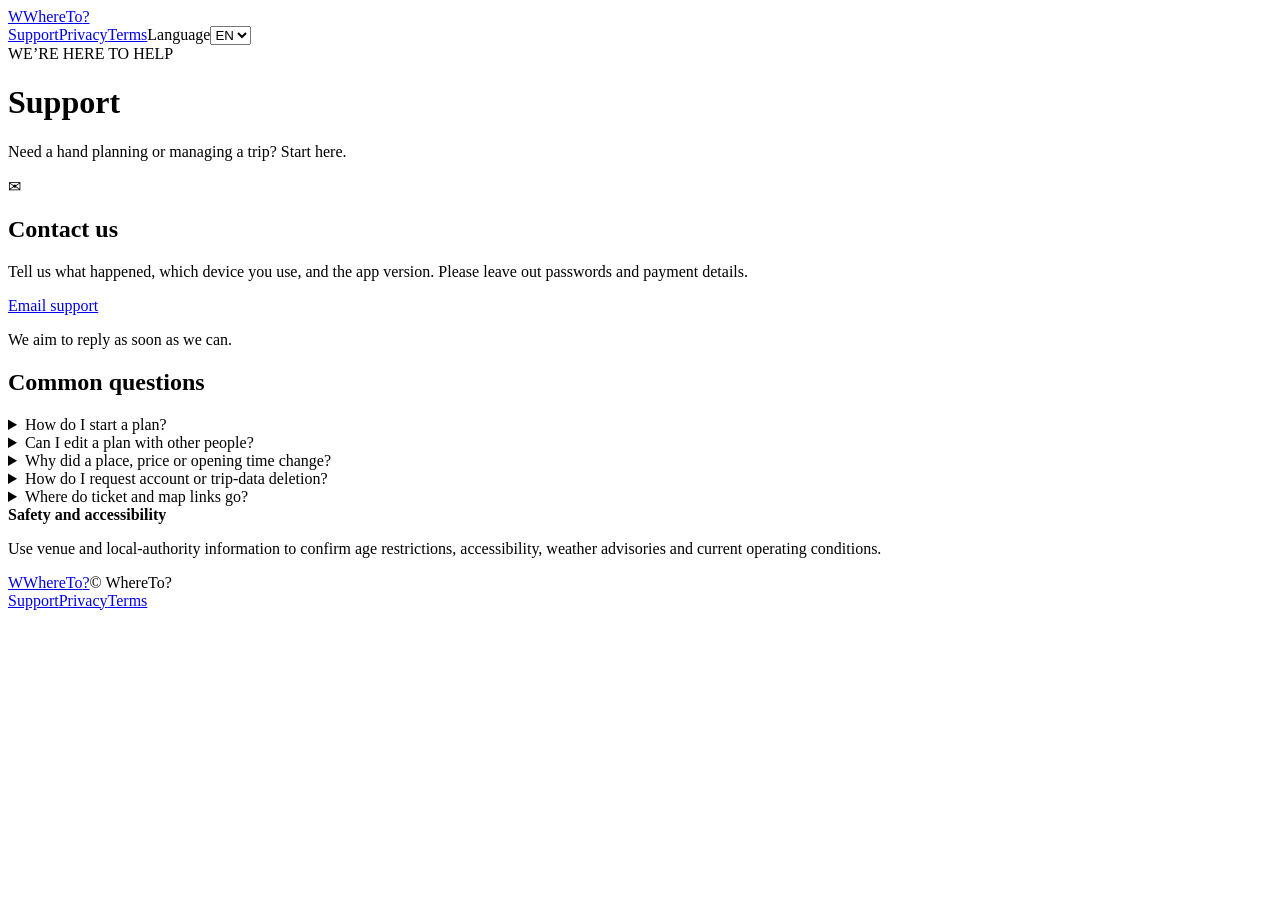
==== support.html @ bbdb894e "Add WhereTo? support.html" ====
<!doctype html>
<html lang="en">
<head><meta charset="utf-8"><meta name="viewport" content="width=device-width,initial-scale=1"><meta name="theme-color" content="#f6f3ff"><title>Support — WhereTo?</title><link rel="icon" href="favicon.svg" type="image/svg+xml"><link rel="stylesheet" href="styles.css"></head>
<body><header class="topbar"><a class="brand" href="index.html"><span class="brand-mark">W</span><span>WhereTo<span class="question">?</span></span></a><nav><a class="active" href="support.html">Support</a><a href="privacy.html">Privacy</a><a href="terms.html">Terms</a><label class="language"><span class="sr-only">Language</span><select data-language aria-label="Language"><option value="en">EN</option><option value="es">ES</option><option value="fr">FR</option></select></label></nav></header>
<main class="document"><div class="doc-heading"><span class="eyebrow">WE’RE HERE TO HELP</span><h1>Support</h1><p>Need a hand planning or managing a trip? Start here.</p></div><div class="doc-grid"><aside class="contact-card"><span class="feature-icon icon-violet">✉</span><h2>Contact us</h2><p>Tell us what happened, which device you use, and the app version. Please leave out passwords and payment details.</p><a class="button primary full" href="mailto:loradi@hotmail.com?subject=WhereTo%3F%20support">Email support</a><p class="small-note">We aim to reply as soon as we can.</p></aside><section class="faq"><h2>Common questions</h2><details><summary>How do I start a plan?</summary><p>Choose a destination, travel dates, group size and budget, then create your first itinerary. You can refine preferences and swap activities afterward.</p></details><details><summary>Can I edit a plan with other people?</summary><p>Sign in with Google, create an invitation code from the sharing controls, and send it only to people you want to invite. Invited participants need WhereTo? and a Google sign-in to join and make changes.</p></details><details><summary>Why did a place, price or opening time change?</summary><p>Place information, weather forecasts, opening hours and ticket prices can change. Confirm important details with the venue or booking provider before you go.</p></details><details><summary>How do I request account or trip-data deletion?</summary><p>Email us from the address used for your Google sign-in. Tell us whether you are requesting account deletion, cloud trip deletion, or both. We may ask for information needed to verify the request. The app currently does not have a self-service account-deletion control.</p></details><details><summary>Where do ticket and map links go?</summary><p>Links may open a venue, booking provider or map service outside WhereTo?. Their websites and apps have their own terms and privacy practices.</p></details><div class="notice"><strong>Safety and accessibility</strong><p>Use venue and local-authority information to confirm age restrictions, accessibility, weather advisories and current operating conditions.</p></div></section></div></main>
<footer><a class="brand small" href="index.html"><span class="brand-mark">W</span><span>WhereTo<span class="question">?</span></span></a><span>© <span data-year></span> WhereTo?</span><div class="footer-links"><a href="support.html">Support</a><a href="privacy.html">Privacy</a><a href="terms.html">Terms</a></div></footer><script src="app.js"></script></body></html>
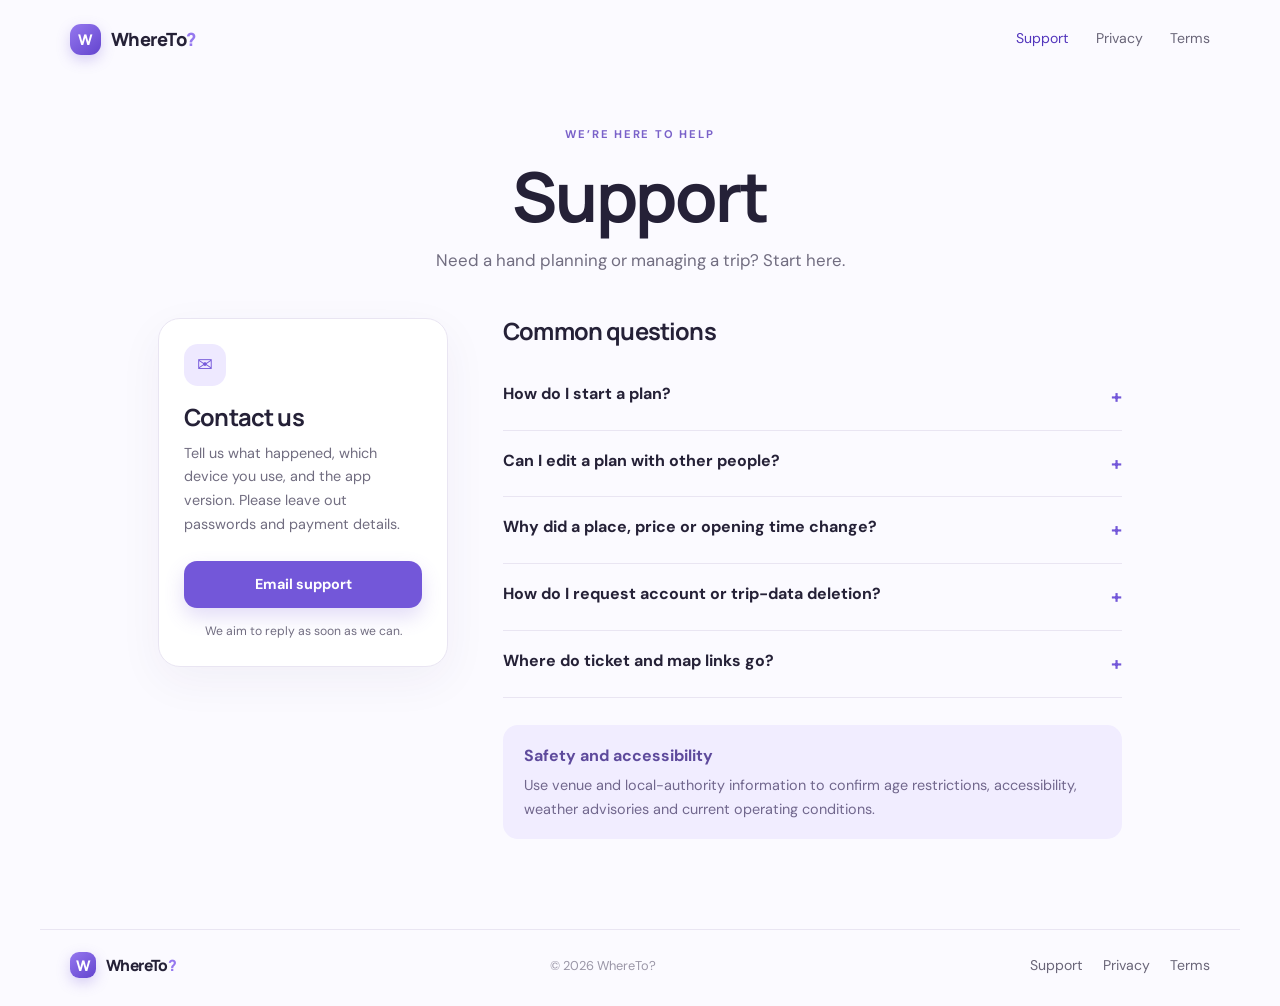
==== commit 698a3c8b: "Refine WhereTo? support.html" ====
--- a/support.html
+++ b/support.html
@@ -1,6 +1,6 @@
 <!doctype html>
 <html lang="en">
 <head><meta charset="utf-8"><meta name="viewport" content="width=device-width,initial-scale=1"><meta name="theme-color" content="#f6f3ff"><title>Support — WhereTo?</title><link rel="icon" href="favicon.svg" type="image/svg+xml"><link rel="stylesheet" href="styles.css"></head>
-<body><header class="topbar"><a class="brand" href="index.html"><span class="brand-mark">W</span><span>WhereTo<span class="question">?</span></span></a><nav><a class="active" href="support.html">Support</a><a href="privacy.html">Privacy</a><a href="terms.html">Terms</a><label class="language"><span class="sr-only">Language</span><select data-language aria-label="Language"><option value="en">EN</option><option value="es">ES</option><option value="fr">FR</option></select></label></nav></header>
+<body><header class="topbar"><a class="brand" href="index.html"><span class="brand-mark">W</span><span>WhereTo<span class="question">?</span></span></a><nav><a class="active" href="support.html">Support</a><a href="privacy.html">Privacy</a><a href="terms.html">Terms</a></nav></header>
 <main class="document"><div class="doc-heading"><span class="eyebrow">WE’RE HERE TO HELP</span><h1>Support</h1><p>Need a hand planning or managing a trip? Start here.</p></div><div class="doc-grid"><aside class="contact-card"><span class="feature-icon icon-violet">✉</span><h2>Contact us</h2><p>Tell us what happened, which device you use, and the app version. Please leave out passwords and payment details.</p><a class="button primary full" href="mailto:loradi@hotmail.com?subject=WhereTo%3F%20support">Email support</a><p class="small-note">We aim to reply as soon as we can.</p></aside><section class="faq"><h2>Common questions</h2><details><summary>How do I start a plan?</summary><p>Choose a destination, travel dates, group size and budget, then create your first itinerary. You can refine preferences and swap activities afterward.</p></details><details><summary>Can I edit a plan with other people?</summary><p>Sign in with Google, create an invitation code from the sharing controls, and send it only to people you want to invite. Invited participants need WhereTo? and a Google sign-in to join and make changes.</p></details><details><summary>Why did a place, price or opening time change?</summary><p>Place information, weather forecasts, opening hours and ticket prices can change. Confirm important details with the venue or booking provider before you go.</p></details><details><summary>How do I request account or trip-data deletion?</summary><p>Email us from the address used for your Google sign-in. Tell us whether you are requesting account deletion, cloud trip deletion, or both. We may ask for information needed to verify the request. The app currently does not have a self-service account-deletion control.</p></details><details><summary>Where do ticket and map links go?</summary><p>Links may open a venue, booking provider or map service outside WhereTo?. Their websites and apps have their own terms and privacy practices.</p></details><div class="notice"><strong>Safety and accessibility</strong><p>Use venue and local-authority information to confirm age restrictions, accessibility, weather advisories and current operating conditions.</p></div></section></div></main>
 <footer><a class="brand small" href="index.html"><span class="brand-mark">W</span><span>WhereTo<span class="question">?</span></span></a><span>© <span data-year></span> WhereTo?</span><div class="footer-links"><a href="support.html">Support</a><a href="privacy.html">Privacy</a><a href="terms.html">Terms</a></div></footer><script src="app.js"></script></body></html>
--- a/styles.css
+++ b/styles.css
@@ -0,0 +1,4 @@
+@import url('https://fonts.googleapis.com/css2?family=DM+Sans:wght@400;500;600;700&family=Manrope:wght@400;500;600;700;800&display=swap');
+:root{--ink:#252137;--muted:#716d80;--paper:#fbfaff;--line:#e9e5f2;--purple:#7357d9;--deep:#5235bc;--lav:#eee9ff;--white:#fff;--shadow:0 24px 80px #37255b1a}*{box-sizing:border-box}html{scroll-behavior:smooth}body{margin:0;color:var(--ink);background:var(--paper);font-family:'DM Sans',sans-serif;line-height:1.65}a{color:var(--deep)}h1,h2,h3{font-family:Manrope,sans-serif;line-height:1.16;letter-spacing:-.035em}h1{font-size:clamp(3rem,7vw,5.7rem);margin:.6rem 0 1.15rem}h2{font-size:1.48rem;margin:.35rem 0 .65rem}h3{font-size:1.12rem;margin:1.4rem 0 .4rem}p{margin:.45rem 0 1rem;color:var(--muted)}.topbar{height:78px;max-width:1200px;margin:auto;padding:0 30px;display:flex;align-items:center;justify-content:space-between}.brand{display:flex;gap:10px;align-items:center;text-decoration:none;color:var(--ink);font-family:Manrope,sans-serif;font-weight:800;font-size:1.14rem;letter-spacing:-.04em}.brand-mark{display:grid;place-items:center;width:31px;height:31px;border-radius:11px;color:white;background:linear-gradient(140deg,#9578ef,#6344ce);font-size:.92rem;box-shadow:0 5px 14px #7458d744}.question{color:#9578ef}.topbar nav{display:flex;align-items:center;gap:27px}.topbar nav>a,.footer-links a{font-size:.88rem;text-decoration:none;color:#696578}.topbar nav>a:hover,.topbar nav>a.active,.footer-links a:hover{color:var(--deep)}.language select{border:1px solid var(--line);background:white;color:var(--ink);border-radius:10px;padding:8px 9px;font-weight:700}.hero{max-width:1140px;margin:34px auto 70px;min-height:500px;display:grid;grid-template-columns:1.02fr .98fr;align-items:center;padding:15px 32px}.eyebrow{display:inline-block;font-size:.7rem;font-weight:700;letter-spacing:.16em;color:#7a62c9}.hero h1 span,.callout h2 span{color:var(--purple)}.hero-copy{max-width:525px}.hero-copy>p{font-size:1.1rem;max-width:470px;line-height:1.8}.actions{display:flex;gap:12px;margin:27px 0 15px}.button{display:inline-flex;align-items:center;justify-content:center;text-decoration:none;border-radius:13px;padding:12px 19px;font-weight:700;font-size:.9rem;transition:transform .18s,box-shadow .18s}.button:hover{transform:translateY(-2px)}.primary{background:var(--purple);color:white;box-shadow:0 9px 20px #7357d933}.primary:hover{color:white;background:var(--deep)}.secondary{background:var(--lav);color:var(--deep)}.microcopy{font-size:.8rem;color:#9994a8}.hero-art{height:410px;position:relative;display:grid;place-items:center}.city-card{position:relative;width:330px;height:310px;border-radius:48% 52% 42% 58%/50% 44% 56% 50%;overflow:hidden;background:linear-gradient(150deg,#f0ebff 0%,#e7e2fd 52%,#dfebff 100%);box-shadow:var(--shadow);transform:rotate(-3deg)}.city-sun{position:absolute;width:80px;height:80px;border-radius:50%;background:#ffd9c4;top:57px;right:63px;opacity:.9}.city-line{position:absolute;height:54px;bottom:57px;left:0;right:0;background:#d5cdf5;border-radius:55% 45% 0 0}.city-tower{position:absolute;bottom:72px;background:#a994e8;border-radius:11px 11px 2px 2px}.tower-a{height:116px;width:62px;left:51px}.tower-b{height:161px;width:73px;left:130px;background:#8970d5}.tower-c{height:105px;width:63px;right:47px;background:#b7a8ee}.city-tower:after{content:"";position:absolute;inset:13px 10px;background:repeating-linear-gradient(90deg,transparent 0 13px,#eee9ff 14px 17px);opacity:.8}.tower-b:before{content:"";position:absolute;left:25px;top:-18px;border-left:12px solid transparent;border-right:12px solid transparent;border-bottom:20px solid #8970d5}.route{position:absolute;left:44px;right:40px;bottom:100px;height:61px;border-bottom:2px dashed #fff;transform:rotate(-8deg)}.route i{position:absolute;width:10px;height:10px;border-radius:50%;background:#fff;box-shadow:0 0 0 5px #886be62a}.route i:nth-child(1){left:0;bottom:-6px}.route i:nth-child(2){left:51%;bottom:21px}.route i:nth-child(3){right:0;bottom:-6px}.pin{position:absolute;color:white;display:grid;place-items:center;width:31px;height:35px;background:#ff987d;border-radius:50% 50% 50% 4px;transform:rotate(-45deg);font-size:.8rem;box-shadow:0 5px 12px #9b4b3735}.pin-a{left:89px;top:113px}.pin-b{right:76px;top:160px;background:#7c64d5}.orbit{position:absolute;border:1px solid #d6cef0;border-radius:50%}.orbit-one{width:410px;height:270px;transform:rotate(-19deg)}.orbit-two{width:350px;height:375px;transform:rotate(33deg)}.floating-label{position:absolute;padding:8px 13px;background:#fff;border:1px solid #f0edf8;border-radius:12px;box-shadow:0 8px 30px #4a35761a;color:#655c7e;font-size:.75rem;font-weight:700;transform:rotate(3deg)}.label-top{left:6px;top:72px}.label-bottom{right:12px;bottom:60px}.spark{position:absolute;color:#ff987d}.spark-a{top:42px;right:54px;font-size:2rem}.spark-b{bottom:65px;left:23px;font-size:2.3rem;color:#8d75df}.feature-row{max-width:1100px;margin:0 auto 88px;padding:0 24px;display:grid;grid-template-columns:repeat(3,1fr);gap:45px}.feature-row article{padding:10px 12px}.feature-row p{font-size:.92rem;max-width:280px}.feature-icon{display:grid;place-items:center;width:42px;height:42px;border-radius:14px;font-size:1.2rem}.icon-violet{background:#eee9ff;color:#765ada}.icon-coral{background:#fff0eb;color:#ec836a}.icon-blue{background:#eaf1ff;color:#6288df}.callout{max-width:1050px;margin:0 auto 90px;padding:38px 43px;border:1px solid #e9e3f8;border-radius:27px;background:linear-gradient(120deg,#f4f0ff,#fbf9ff 65%,#eff4ff);display:flex;justify-content:space-between;align-items:center;gap:20px}.callout h2{font-size:clamp(1.6rem,3vw,2.35rem);margin:.8rem 0 0}.text-link{font-weight:700;text-decoration:none;white-space:nowrap}footer{max-width:1200px;margin:auto;border-top:1px solid var(--line);padding:22px 30px 28px;display:flex;align-items:center;justify-content:space-between;gap:18px;color:#9a96a7;font-size:.8rem}.brand.small{font-size:.97rem}.brand.small .brand-mark{width:26px;height:26px;border-radius:9px}.footer-links{display:flex;gap:20px}.document{max-width:1020px;margin:42px auto 90px;padding:0 28px}.doc-heading{max-width:740px;margin:0 auto 43px;text-align:center}.doc-heading h1{font-size:clamp(2.8rem,6vw,4.3rem);margin:.65rem 0}.doc-heading p{font-size:1.05rem}.doc-grid{display:grid;grid-template-columns:290px 1fr;gap:55px;align-items:start}.contact-card{position:sticky;top:22px;border:1px solid var(--line);border-radius:22px;background:white;padding:25px;box-shadow:0 14px 45px #37255b0d}.contact-card h2{margin-top:18px}.contact-card p{font-size:.9rem}.full{width:100%;margin-top:8px}.small-note{font-size:.76rem!important;text-align:center;margin:13px 0 0!important}.faq h2{margin:0 0 19px}.faq details{border-bottom:1px solid var(--line);padding:17px 0}.faq summary{font-weight:700;cursor:pointer;list-style:none;display:flex;justify-content:space-between}.faq summary::-webkit-details-marker{display:none}.faq summary:after{content:'+';color:var(--purple);font-size:1.2rem}.faq details[open] summary:after{content:'−'}.faq details p{padding:8px 20px 0 0;margin-bottom:2px}.notice{margin-top:27px;padding:18px 21px;background:#f1edff;border-radius:15px;color:#5e4a9c}.notice p{margin:5px 0 0;color:#71678d;font-size:.9rem}.legal{max-width:850px}.legal .doc-heading{text-align:left;margin:0 0 20px}.legal .doc-heading p{font-size:.94rem}.legal section{margin:35px 0}.legal section p,.legal li{font-size:.96rem;line-height:1.85}.legal ul{padding-left:22px;color:var(--muted)}.legal li{padding-left:5px;margin:8px 0}.legal h2{font-size:1.42rem}.legal h3{font-family:'DM Sans',sans-serif;letter-spacing:0;font-size:1rem}.legal a{overflow-wrap:anywhere}.language-note{padding:13px 16px;border-radius:12px;background:#f0ecff;color:var(--muted);font-size:.87rem}.legal hr{border:0;border-top:1px solid var(--line);margin:55px 0}.legal [lang="es"],.legal [lang="fr"]{scroll-margin-top:24px}.sr-only{position:absolute;width:1px;height:1px;padding:0;margin:-1px;overflow:hidden;clip:rect(0,0,0,0);white-space:nowrap;border:0}
+@media(max-width:760px){.topbar{height:68px;padding:0 19px}.topbar nav{gap:13px}.topbar nav>a{font-size:.79rem}.hero{grid-template-columns:1fr;margin:22px auto 45px;padding:20px 25px}.hero-copy{margin:auto;max-width:560px}.hero h1{font-size:3.6rem}.hero-art{height:365px;margin-top:10px}.city-card{transform:scale(.91) rotate(-3deg)}.feature-row{grid-template-columns:1fr;gap:9px;max-width:580px;margin-bottom:55px}.feature-row article{display:grid;grid-template-columns:42px 1fr;column-gap:15px;padding:8px 3px}.feature-icon{grid-row:span 2}.feature-row h2{font-size:1.15rem;margin:0}.feature-row p{margin:.25rem 0 0;max-width:100%}.callout{margin:0 18px 55px;padding:27px;display:block}.text-link{display:inline-block;margin-top:22px}.doc-grid{grid-template-columns:1fr;gap:30px}.contact-card{position:static}.document{padding:0 20px;margin:30px auto 65px}.doc-heading{margin-bottom:32px}footer{padding:20px;flex-wrap:wrap}footer>span{order:3;width:100%}.footer-links{gap:13px}.hero-art .orbit-one{width:340px}.hero-art .orbit-two{width:300px}}
+@media(max-width:400px){.topbar{padding:0 14px}.topbar nav{gap:8px}.topbar nav>a{font-size:.72rem}.brand{font-size:1rem}.language select{padding:6px}.hero h1{font-size:3.1rem}.hero-art{transform:scale(.9);margin-left:-16px;margin-right:-16px}}
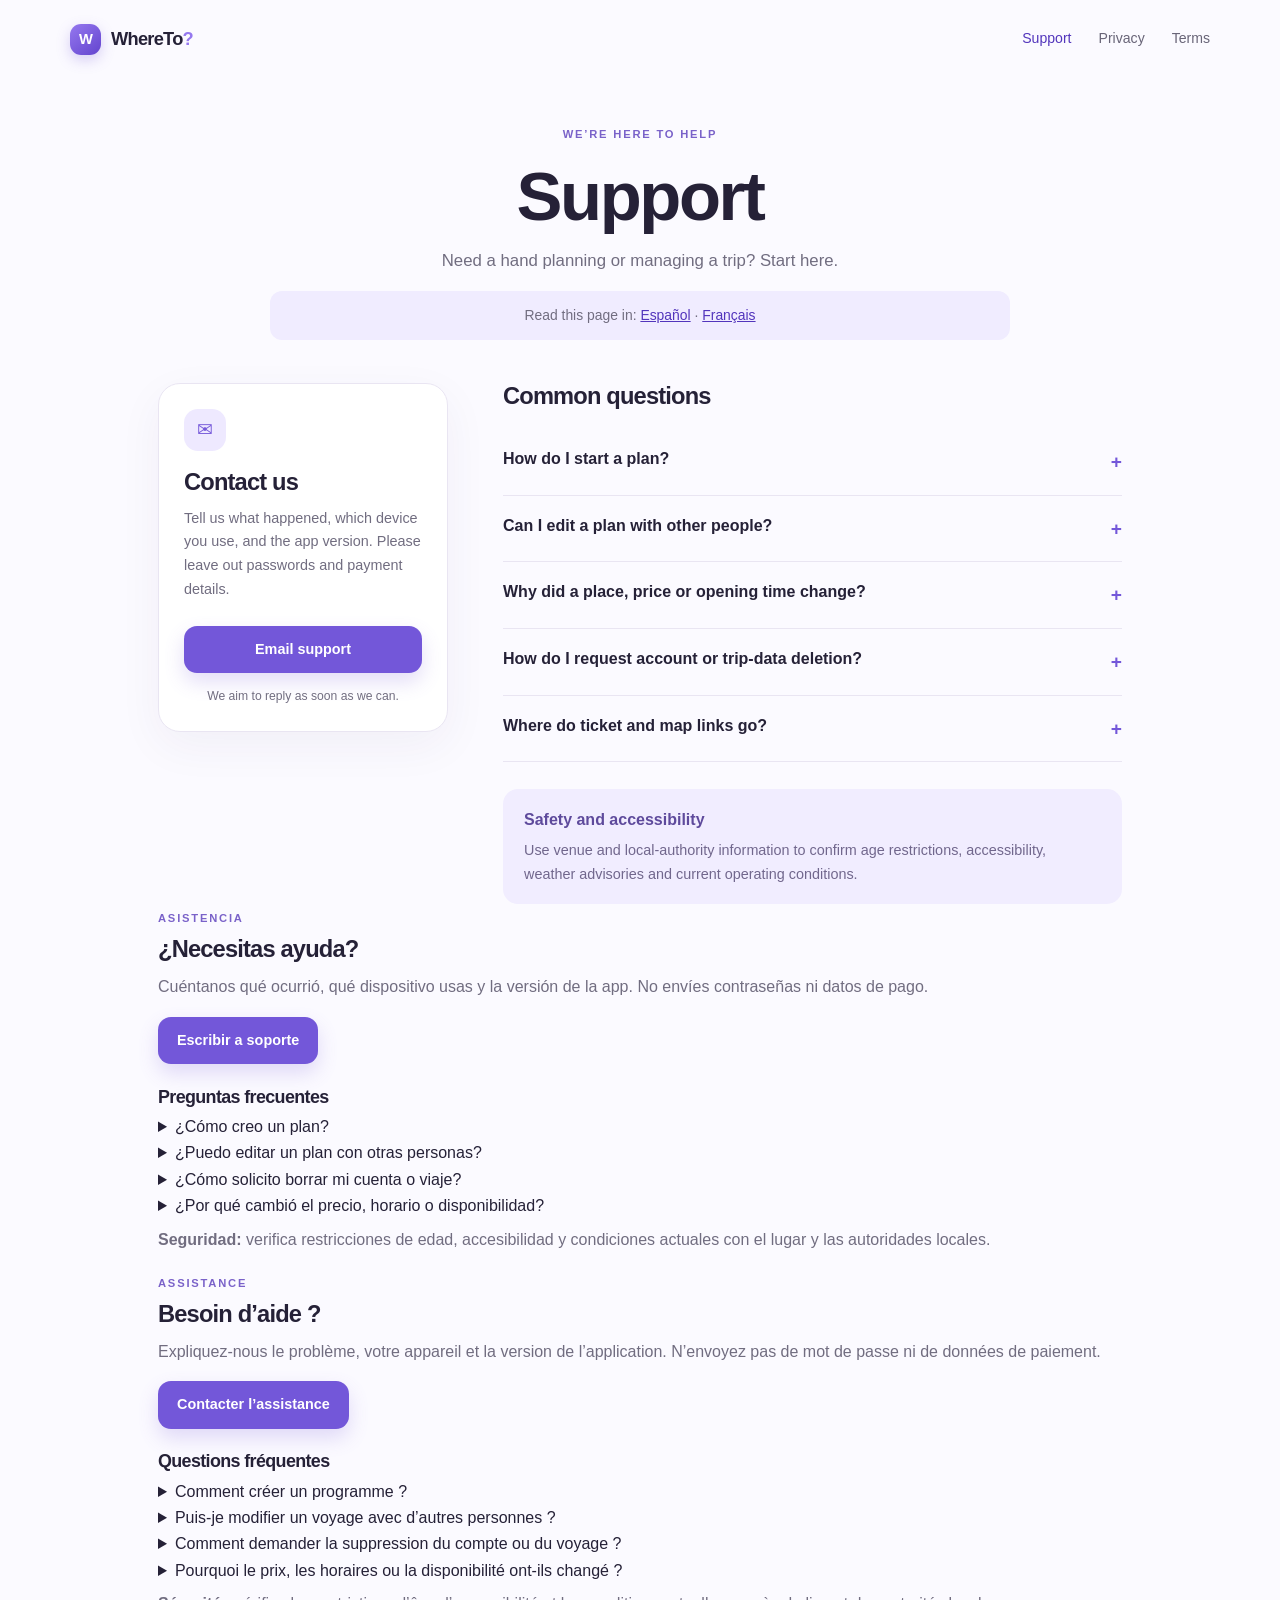
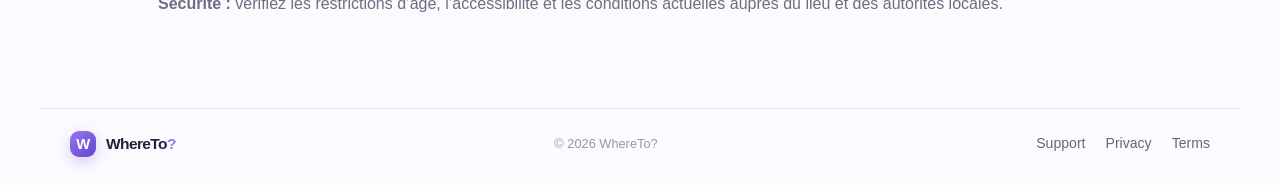
==== commit 91a2edfe: "Add Spanish and French support" ====
--- a/support.html
+++ b/support.html
@@ -2,5 +2,7 @@
 <html lang="en">
 <head><meta charset="utf-8"><meta name="viewport" content="width=device-width,initial-scale=1"><meta name="theme-color" content="#f6f3ff"><title>Support — WhereTo?</title><link rel="icon" href="favicon.svg" type="image/svg+xml"><link rel="stylesheet" href="styles.css"></head>
 <body><header class="topbar"><a class="brand" href="index.html"><span class="brand-mark">W</span><span>WhereTo<span class="question">?</span></span></a><nav><a class="active" href="support.html">Support</a><a href="privacy.html">Privacy</a><a href="terms.html">Terms</a></nav></header>
-<main class="document"><div class="doc-heading"><span class="eyebrow">WE’RE HERE TO HELP</span><h1>Support</h1><p>Need a hand planning or managing a trip? Start here.</p></div><div class="doc-grid"><aside class="contact-card"><span class="feature-icon icon-violet">✉</span><h2>Contact us</h2><p>Tell us what happened, which device you use, and the app version. Please leave out passwords and payment details.</p><a class="button primary full" href="mailto:loradi@hotmail.com?subject=WhereTo%3F%20support">Email support</a><p class="small-note">We aim to reply as soon as we can.</p></aside><section class="faq"><h2>Common questions</h2><details><summary>How do I start a plan?</summary><p>Choose a destination, travel dates, group size and budget, then create your first itinerary. You can refine preferences and swap activities afterward.</p></details><details><summary>Can I edit a plan with other people?</summary><p>Sign in with Google, create an invitation code from the sharing controls, and send it only to people you want to invite. Invited participants need WhereTo? and a Google sign-in to join and make changes.</p></details><details><summary>Why did a place, price or opening time change?</summary><p>Place information, weather forecasts, opening hours and ticket prices can change. Confirm important details with the venue or booking provider before you go.</p></details><details><summary>How do I request account or trip-data deletion?</summary><p>Email us from the address used for your Google sign-in. Tell us whether you are requesting account deletion, cloud trip deletion, or both. We may ask for information needed to verify the request. The app currently does not have a self-service account-deletion control.</p></details><details><summary>Where do ticket and map links go?</summary><p>Links may open a venue, booking provider or map service outside WhereTo?. Their websites and apps have their own terms and privacy practices.</p></details><div class="notice"><strong>Safety and accessibility</strong><p>Use venue and local-authority information to confirm age restrictions, accessibility, weather advisories and current operating conditions.</p></div></section></div></main>
+<main class="document"><div class="doc-heading"><span class="eyebrow">WE’RE HERE TO HELP</span><h1>Support</h1><p>Need a hand planning or managing a trip? Start here.</p><nav class="language-note"><span>Read this page in:</span> <a href="#support-es">Español</a> · <a href="#support-fr">Français</a></nav></div><div class="doc-grid"><aside class="contact-card"><span class="feature-icon icon-violet">✉</span><h2>Contact us</h2><p>Tell us what happened, which device you use, and the app version. Please leave out passwords and payment details.</p><a class="button primary full" href="mailto:loradi@hotmail.com?subject=WhereTo%3F%20support">Email support</a><p class="small-note">We aim to reply as soon as we can.</p></aside><section class="faq"><h2>Common questions</h2><details><summary>How do I start a plan?</summary><p>Choose a destination, travel dates, group size and budget, then create your first itinerary. You can refine preferences and swap activities afterward.</p></details><details><summary>Can I edit a plan with other people?</summary><p>Sign in with Google, create an invitation code from the sharing controls, and send it only to people you want to invite. Invited participants need WhereTo? and a Google sign-in to join and make changes.</p></details><details><summary>Why did a place, price or opening time change?</summary><p>Place information, weather forecasts, opening hours and ticket prices can change. Confirm important details with the venue or booking provider before you go.</p></details><details><summary>How do I request account or trip-data deletion?</summary><p>Email us from the address used for your Google sign-in. Tell us whether you are requesting account deletion, cloud trip deletion, or both. We may ask for information needed to verify the request. The app currently does not have a self-service account-deletion control.</p></details><details><summary>Where do ticket and map links go?</summary><p>Links may open a venue, booking provider or map service outside WhereTo?. Their websites and apps have their own terms and privacy practices.</p></details><div class="notice"><strong>Safety and accessibility</strong><p>Use venue and local-authority information to confirm age restrictions, accessibility, weather advisories and current operating conditions.</p></div></section></div>
+<section class="translation" id="support-es" lang="es"><span class="eyebrow">ASISTENCIA</span><h2>¿Necesitas ayuda?</h2><p>Cuéntanos qué ocurrió, qué dispositivo usas y la versión de la app. No envíes contraseñas ni datos de pago.</p><a class="button primary" href="mailto:loradi@hotmail.com?subject=Ayuda%20con%20WhereTo%3F">Escribir a soporte</a><h3>Preguntas frecuentes</h3><details><summary>¿Cómo creo un plan?</summary><p>Elige destino, fechas, tamaño del grupo y presupuesto. Después puedes ajustar preferencias y cambiar actividades.</p></details><details><summary>¿Puedo editar un plan con otras personas?</summary><p>Inicia sesión con Google, crea un código de invitación y compártelo solo con las personas que quieras invitar. Necesitarán WhereTo? e iniciar sesión con Google para participar.</p></details><details><summary>¿Cómo solicito borrar mi cuenta o viaje?</summary><p>Escribe desde el correo asociado a Google a <a href="mailto:loradi@hotmail.com">loradi@hotmail.com</a> e indica si solicitas borrar la cuenta, el viaje en la nube o ambos. La app todavía no tiene un control automático para borrar la cuenta.</p></details><details><summary>¿Por qué cambió el precio, horario o disponibilidad?</summary><p>La información de lugares, clima, horarios y entradas puede cambiar. Confirma los datos importantes directamente con el establecimiento.</p></details><p><strong>Seguridad:</strong> verifica restricciones de edad, accesibilidad y condiciones actuales con el lugar y las autoridades locales.</p></section>
+<section class="translation" id="support-fr" lang="fr"><span class="eyebrow">ASSISTANCE</span><h2>Besoin d’aide ?</h2><p>Expliquez-nous le problème, votre appareil et la version de l’application. N’envoyez pas de mot de passe ni de données de paiement.</p><a class="button primary" href="mailto:loradi@hotmail.com?subject=Aide%20WhereTo%3F">Contacter l’assistance</a><h3>Questions fréquentes</h3><details><summary>Comment créer un programme ?</summary><p>Choisissez la destination, les dates, la taille du groupe et le budget. Vous pourrez ensuite ajuster les préférences et remplacer des activités.</p></details><details><summary>Puis-je modifier un voyage avec d’autres personnes ?</summary><p>Connectez-vous avec Google, créez un code d’invitation et partagez-le uniquement avec les personnes souhaitées. Elles auront besoin de WhereTo? et d’une connexion Google pour participer.</p></details><details><summary>Comment demander la suppression du compte ou du voyage ?</summary><p>Écrivez à <a href="mailto:loradi@hotmail.com">loradi@hotmail.com</a> depuis l’adresse liée à Google et précisez si vous souhaitez supprimer le compte, le voyage cloud, ou les deux. L’application ne propose pas encore de commande automatique de suppression du compte.</p></details><details><summary>Pourquoi le prix, les horaires ou la disponibilité ont-ils changé ?</summary><p>Les renseignements sur les lieux, la météo, les horaires et les billets peuvent évoluer. Vérifiez les détails importants directement auprès du lieu.</p></details><p><strong>Sécurité :</strong> vérifiez les restrictions d’âge, l’accessibilité et les conditions actuelles auprès du lieu et des autorités locales.</p></section></main>
 <footer><a class="brand small" href="index.html"><span class="brand-mark">W</span><span>WhereTo<span class="question">?</span></span></a><span>© <span data-year></span> WhereTo?</span><div class="footer-links"><a href="support.html">Support</a><a href="privacy.html">Privacy</a><a href="terms.html">Terms</a></div></footer><script src="app.js"></script></body></html>
--- a/styles.css
+++ b/styles.css
@@ -1,4 +1,3 @@
-@import url('https://fonts.googleapis.com/css2?family=DM+Sans:wght@400;500;600;700&family=Manrope:wght@400;500;600;700;800&display=swap');
 :root{--ink:#252137;--muted:#716d80;--paper:#fbfaff;--line:#e9e5f2;--purple:#7357d9;--deep:#5235bc;--lav:#eee9ff;--white:#fff;--shadow:0 24px 80px #37255b1a}*{box-sizing:border-box}html{scroll-behavior:smooth}body{margin:0;color:var(--ink);background:var(--paper);font-family:'DM Sans',sans-serif;line-height:1.65}a{color:var(--deep)}h1,h2,h3{font-family:Manrope,sans-serif;line-height:1.16;letter-spacing:-.035em}h1{font-size:clamp(3rem,7vw,5.7rem);margin:.6rem 0 1.15rem}h2{font-size:1.48rem;margin:.35rem 0 .65rem}h3{font-size:1.12rem;margin:1.4rem 0 .4rem}p{margin:.45rem 0 1rem;color:var(--muted)}.topbar{height:78px;max-width:1200px;margin:auto;padding:0 30px;display:flex;align-items:center;justify-content:space-between}.brand{display:flex;gap:10px;align-items:center;text-decoration:none;color:var(--ink);font-family:Manrope,sans-serif;font-weight:800;font-size:1.14rem;letter-spacing:-.04em}.brand-mark{display:grid;place-items:center;width:31px;height:31px;border-radius:11px;color:white;background:linear-gradient(140deg,#9578ef,#6344ce);font-size:.92rem;box-shadow:0 5px 14px #7458d744}.question{color:#9578ef}.topbar nav{display:flex;align-items:center;gap:27px}.topbar nav>a,.footer-links a{font-size:.88rem;text-decoration:none;color:#696578}.topbar nav>a:hover,.topbar nav>a.active,.footer-links a:hover{color:var(--deep)}.language select{border:1px solid var(--line);background:white;color:var(--ink);border-radius:10px;padding:8px 9px;font-weight:700}.hero{max-width:1140px;margin:34px auto 70px;min-height:500px;display:grid;grid-template-columns:1.02fr .98fr;align-items:center;padding:15px 32px}.eyebrow{display:inline-block;font-size:.7rem;font-weight:700;letter-spacing:.16em;color:#7a62c9}.hero h1 span,.callout h2 span{color:var(--purple)}.hero-copy{max-width:525px}.hero-copy>p{font-size:1.1rem;max-width:470px;line-height:1.8}.actions{display:flex;gap:12px;margin:27px 0 15px}.button{display:inline-flex;align-items:center;justify-content:center;text-decoration:none;border-radius:13px;padding:12px 19px;font-weight:700;font-size:.9rem;transition:transform .18s,box-shadow .18s}.button:hover{transform:translateY(-2px)}.primary{background:var(--purple);color:white;box-shadow:0 9px 20px #7357d933}.primary:hover{color:white;background:var(--deep)}.secondary{background:var(--lav);color:var(--deep)}.microcopy{font-size:.8rem;color:#9994a8}.hero-art{height:410px;position:relative;display:grid;place-items:center}.city-card{position:relative;width:330px;height:310px;border-radius:48% 52% 42% 58%/50% 44% 56% 50%;overflow:hidden;background:linear-gradient(150deg,#f0ebff 0%,#e7e2fd 52%,#dfebff 100%);box-shadow:var(--shadow);transform:rotate(-3deg)}.city-sun{position:absolute;width:80px;height:80px;border-radius:50%;background:#ffd9c4;top:57px;right:63px;opacity:.9}.city-line{position:absolute;height:54px;bottom:57px;left:0;right:0;background:#d5cdf5;border-radius:55% 45% 0 0}.city-tower{position:absolute;bottom:72px;background:#a994e8;border-radius:11px 11px 2px 2px}.tower-a{height:116px;width:62px;left:51px}.tower-b{height:161px;width:73px;left:130px;background:#8970d5}.tower-c{height:105px;width:63px;right:47px;background:#b7a8ee}.city-tower:after{content:"";position:absolute;inset:13px 10px;background:repeating-linear-gradient(90deg,transparent 0 13px,#eee9ff 14px 17px);opacity:.8}.tower-b:before{content:"";position:absolute;left:25px;top:-18px;border-left:12px solid transparent;border-right:12px solid transparent;border-bottom:20px solid #8970d5}.route{position:absolute;left:44px;right:40px;bottom:100px;height:61px;border-bottom:2px dashed #fff;transform:rotate(-8deg)}.route i{position:absolute;width:10px;height:10px;border-radius:50%;background:#fff;box-shadow:0 0 0 5px #886be62a}.route i:nth-child(1){left:0;bottom:-6px}.route i:nth-child(2){left:51%;bottom:21px}.route i:nth-child(3){right:0;bottom:-6px}.pin{position:absolute;color:white;display:grid;place-items:center;width:31px;height:35px;background:#ff987d;border-radius:50% 50% 50% 4px;transform:rotate(-45deg);font-size:.8rem;box-shadow:0 5px 12px #9b4b3735}.pin-a{left:89px;top:113px}.pin-b{right:76px;top:160px;background:#7c64d5}.orbit{position:absolute;border:1px solid #d6cef0;border-radius:50%}.orbit-one{width:410px;height:270px;transform:rotate(-19deg)}.orbit-two{width:350px;height:375px;transform:rotate(33deg)}.floating-label{position:absolute;padding:8px 13px;background:#fff;border:1px solid #f0edf8;border-radius:12px;box-shadow:0 8px 30px #4a35761a;color:#655c7e;font-size:.75rem;font-weight:700;transform:rotate(3deg)}.label-top{left:6px;top:72px}.label-bottom{right:12px;bottom:60px}.spark{position:absolute;color:#ff987d}.spark-a{top:42px;right:54px;font-size:2rem}.spark-b{bottom:65px;left:23px;font-size:2.3rem;color:#8d75df}.feature-row{max-width:1100px;margin:0 auto 88px;padding:0 24px;display:grid;grid-template-columns:repeat(3,1fr);gap:45px}.feature-row article{padding:10px 12px}.feature-row p{font-size:.92rem;max-width:280px}.feature-icon{display:grid;place-items:center;width:42px;height:42px;border-radius:14px;font-size:1.2rem}.icon-violet{background:#eee9ff;color:#765ada}.icon-coral{background:#fff0eb;color:#ec836a}.icon-blue{background:#eaf1ff;color:#6288df}.callout{max-width:1050px;margin:0 auto 90px;padding:38px 43px;border:1px solid #e9e3f8;border-radius:27px;background:linear-gradient(120deg,#f4f0ff,#fbf9ff 65%,#eff4ff);display:flex;justify-content:space-between;align-items:center;gap:20px}.callout h2{font-size:clamp(1.6rem,3vw,2.35rem);margin:.8rem 0 0}.text-link{font-weight:700;text-decoration:none;white-space:nowrap}footer{max-width:1200px;margin:auto;border-top:1px solid var(--line);padding:22px 30px 28px;display:flex;align-items:center;justify-content:space-between;gap:18px;color:#9a96a7;font-size:.8rem}.brand.small{font-size:.97rem}.brand.small .brand-mark{width:26px;height:26px;border-radius:9px}.footer-links{display:flex;gap:20px}.document{max-width:1020px;margin:42px auto 90px;padding:0 28px}.doc-heading{max-width:740px;margin:0 auto 43px;text-align:center}.doc-heading h1{font-size:clamp(2.8rem,6vw,4.3rem);margin:.65rem 0}.doc-heading p{font-size:1.05rem}.doc-grid{display:grid;grid-template-columns:290px 1fr;gap:55px;align-items:start}.contact-card{position:sticky;top:22px;border:1px solid var(--line);border-radius:22px;background:white;padding:25px;box-shadow:0 14px 45px #37255b0d}.contact-card h2{margin-top:18px}.contact-card p{font-size:.9rem}.full{width:100%;margin-top:8px}.small-note{font-size:.76rem!important;text-align:center;margin:13px 0 0!important}.faq h2{margin:0 0 19px}.faq details{border-bottom:1px solid var(--line);padding:17px 0}.faq summary{font-weight:700;cursor:pointer;list-style:none;display:flex;justify-content:space-between}.faq summary::-webkit-details-marker{display:none}.faq summary:after{content:'+';color:var(--purple);font-size:1.2rem}.faq details[open] summary:after{content:'−'}.faq details p{padding:8px 20px 0 0;margin-bottom:2px}.notice{margin-top:27px;padding:18px 21px;background:#f1edff;border-radius:15px;color:#5e4a9c}.notice p{margin:5px 0 0;color:#71678d;font-size:.9rem}.legal{max-width:850px}.legal .doc-heading{text-align:left;margin:0 0 20px}.legal .doc-heading p{font-size:.94rem}.legal section{margin:35px 0}.legal section p,.legal li{font-size:.96rem;line-height:1.85}.legal ul{padding-left:22px;color:var(--muted)}.legal li{padding-left:5px;margin:8px 0}.legal h2{font-size:1.42rem}.legal h3{font-family:'DM Sans',sans-serif;letter-spacing:0;font-size:1rem}.legal a{overflow-wrap:anywhere}.language-note{padding:13px 16px;border-radius:12px;background:#f0ecff;color:var(--muted);font-size:.87rem}.legal hr{border:0;border-top:1px solid var(--line);margin:55px 0}.legal [lang="es"],.legal [lang="fr"]{scroll-margin-top:24px}.sr-only{position:absolute;width:1px;height:1px;padding:0;margin:-1px;overflow:hidden;clip:rect(0,0,0,0);white-space:nowrap;border:0}
 @media(max-width:760px){.topbar{height:68px;padding:0 19px}.topbar nav{gap:13px}.topbar nav>a{font-size:.79rem}.hero{grid-template-columns:1fr;margin:22px auto 45px;padding:20px 25px}.hero-copy{margin:auto;max-width:560px}.hero h1{font-size:3.6rem}.hero-art{height:365px;margin-top:10px}.city-card{transform:scale(.91) rotate(-3deg)}.feature-row{grid-template-columns:1fr;gap:9px;max-width:580px;margin-bottom:55px}.feature-row article{display:grid;grid-template-columns:42px 1fr;column-gap:15px;padding:8px 3px}.feature-icon{grid-row:span 2}.feature-row h2{font-size:1.15rem;margin:0}.feature-row p{margin:.25rem 0 0;max-width:100%}.callout{margin:0 18px 55px;padding:27px;display:block}.text-link{display:inline-block;margin-top:22px}.doc-grid{grid-template-columns:1fr;gap:30px}.contact-card{position:static}.document{padding:0 20px;margin:30px auto 65px}.doc-heading{margin-bottom:32px}footer{padding:20px;flex-wrap:wrap}footer>span{order:3;width:100%}.footer-links{gap:13px}.hero-art .orbit-one{width:340px}.hero-art .orbit-two{width:300px}}
 @media(max-width:400px){.topbar{padding:0 14px}.topbar nav{gap:8px}.topbar nav>a{font-size:.72rem}.brand{font-size:1rem}.language select{padding:6px}.hero h1{font-size:3.1rem}.hero-art{transform:scale(.9);margin-left:-16px;margin-right:-16px}}
